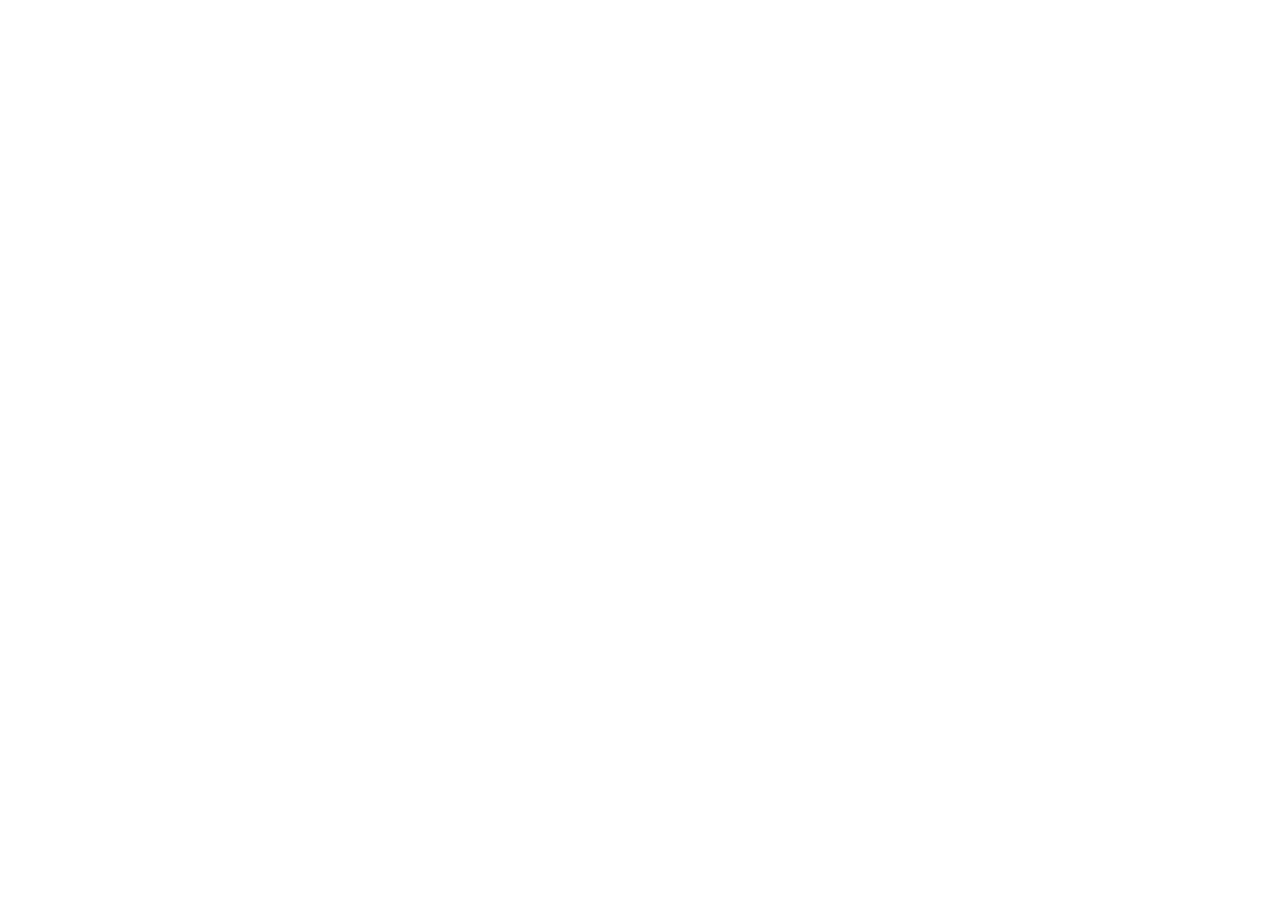
==== index.html @ 1f1264a8 "website" ====
<!DOCTYPE html>
<html>
<head>
  <!--
    If you are serving your web app in a path other than the root, change the
    href value below to reflect the base path you are serving from.

    The path provided below has to start and end with a slash "/" in order for
    it to work correctly.

    For more details:
    * https://developer.mozilla.org/en-US/docs/Web/HTML/Element/base

    This is a placeholder for base href that will be replaced by the value of
    the `--base-href` argument provided to `flutter build`.
  -->
  <base href="$FLUTTER_BASE_HREF">

  <meta charset="UTF-8">
  <meta content="IE=Edge" http-equiv="X-UA-Compatible">
  <meta name="description" content="A new Flutter project.">

  <!-- iOS meta tags & icons -->
  <meta name="mobile-web-app-capable" content="yes">
  <meta name="apple-mobile-web-app-status-bar-style" content="black">
  <meta name="apple-mobile-web-app-title" content="audio_book_app">
  <link rel="apple-touch-icon" href="icons/Icon-192.png">

  <!-- Favicon -->
  <link rel="icon" type="image/png" href="favicon.png"/>

  <title>audio_book_app</title>
  <link rel="manifest" href="manifest.json">
</head>
<body>
  <!--
    You can customize the "flutter_bootstrap.js" script.
    This is useful to provide a custom configuration to the Flutter loader
    or to give the user feedback during the initialization process.

    For more details:
    * https://docs.flutter.dev/platform-integration/web/initialization
  -->
  <script src="flutter_bootstrap.js" async></script>
</body>
</html>
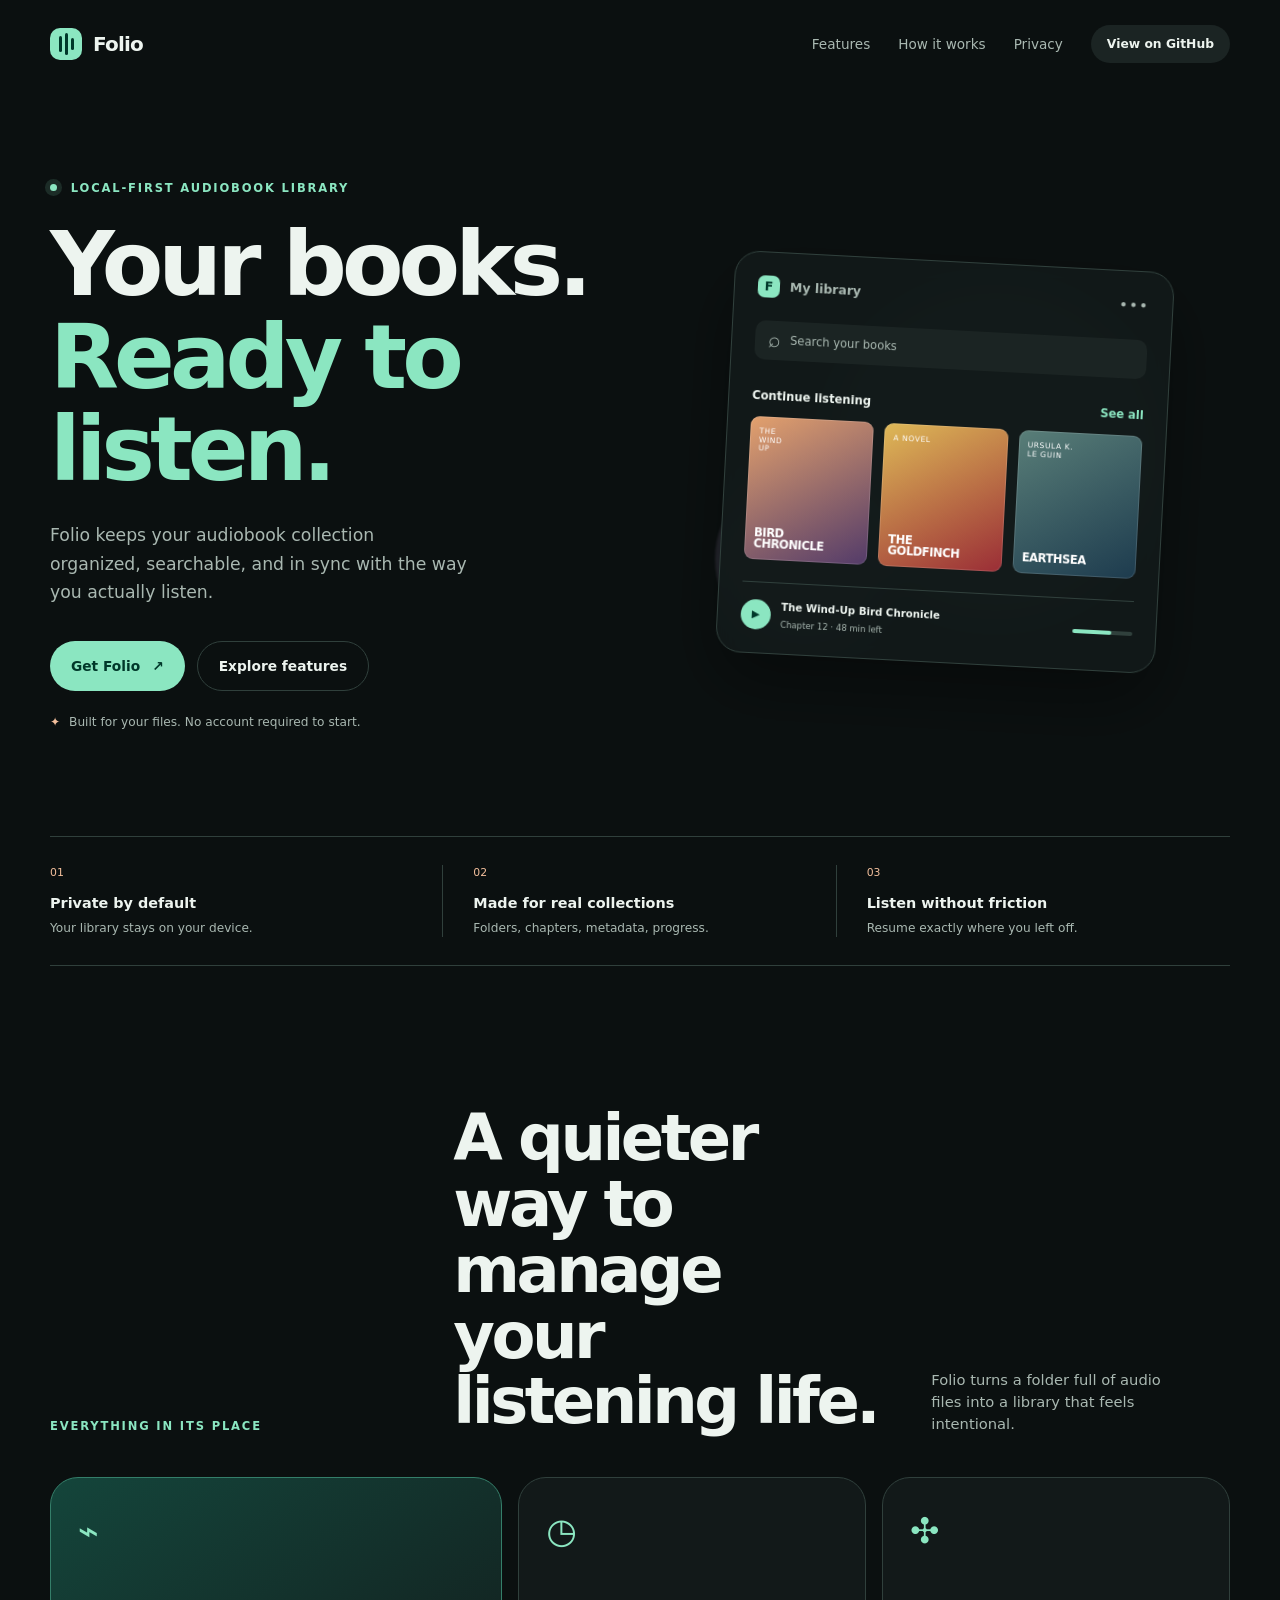
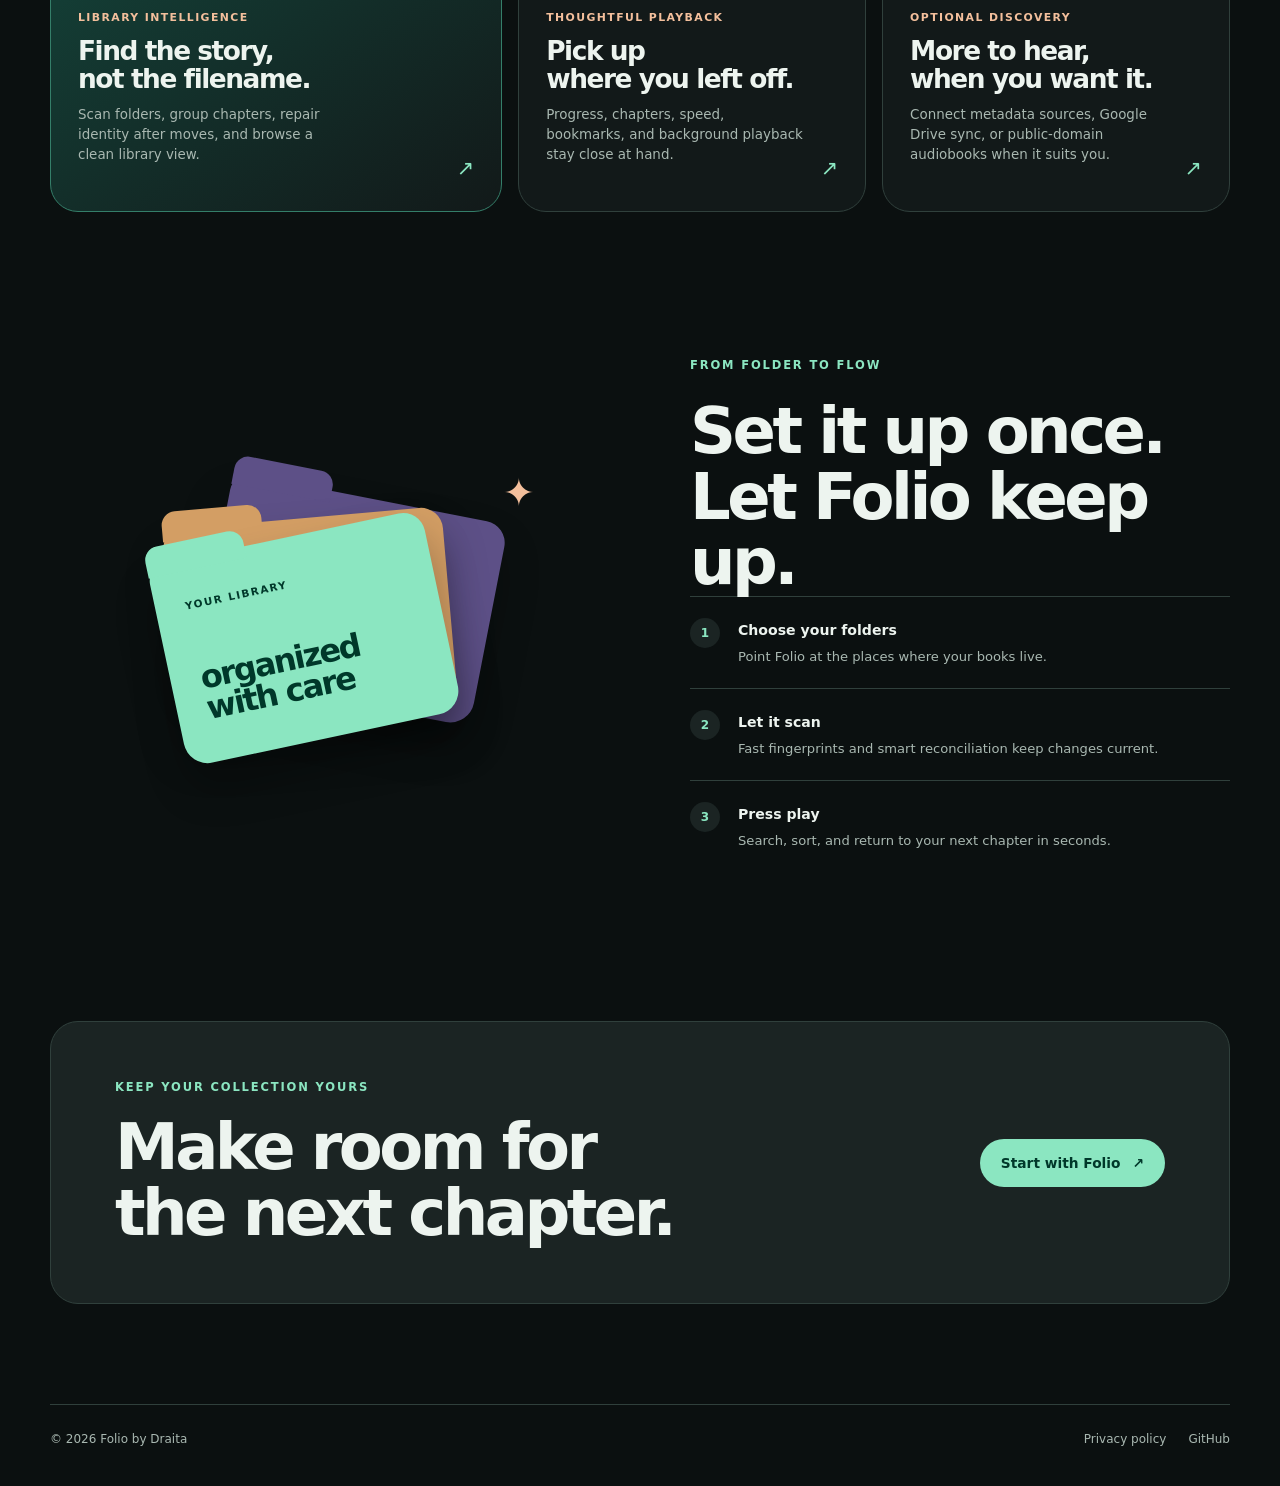
==== commit 3e6d2e38: "feat: add Folio website" ====
--- a/index.html
+++ b/index.html
@@ -1,46 +1,79 @@
-<!DOCTYPE html>
-<html>
+<!doctype html>
+<html lang="en">
 <head>
-  <!--
-    If you are serving your web app in a path other than the root, change the
-    href value below to reflect the base path you are serving from.
-
-    The path provided below has to start and end with a slash "/" in order for
-    it to work correctly.
-
-    For more details:
-    * https://developer.mozilla.org/en-US/docs/Web/HTML/Element/base
-
-    This is a placeholder for base href that will be replaced by the value of
-    the `--base-href` argument provided to `flutter build`.
-  -->
-  <base href="$FLUTTER_BASE_HREF">
-
-  <meta charset="UTF-8">
-  <meta content="IE=Edge" http-equiv="X-UA-Compatible">
-  <meta name="description" content="A new Flutter project.">
-
-  <!-- iOS meta tags & icons -->
-  <meta name="mobile-web-app-capable" content="yes">
-  <meta name="apple-mobile-web-app-status-bar-style" content="black">
-  <meta name="apple-mobile-web-app-title" content="audio_book_app">
-  <link rel="apple-touch-icon" href="icons/Icon-192.png">
-
-  <!-- Favicon -->
-  <link rel="icon" type="image/png" href="favicon.png"/>
-
-  <title>audio_book_app</title>
-  <link rel="manifest" href="manifest.json">
+  <meta charset="utf-8">
+  <meta name="viewport" content="width=device-width, initial-scale=1">
+  <meta name="description" content="Folio is a calm, local-first audiobook library for people who want their books organized and ready to listen.">
+  <meta name="theme-color" content="#0b1010">
+  <title>Folio — Your books, ready to listen</title>
+  <link rel="stylesheet" href="styles.css">
 </head>
 <body>
-  <!--
-    You can customize the "flutter_bootstrap.js" script.
-    This is useful to provide a custom configuration to the Flutter loader
-    or to give the user feedback during the initialization process.
+  <header class="topbar page-width">
+    <a class="brand" href="#top" aria-label="Folio home">
+      <span class="brand-mark" aria-hidden="true"><span></span><span></span><span></span></span>
+      <span>Folio</span>
+    </a>
+    <nav aria-label="Primary navigation">
+      <a href="#features">Features</a>
+      <a href="#how-it-works">How it works</a>
+      <a href="privacy.html">Privacy</a>
+      <a class="button button-small button-tonal" href="https://github.com/Draita/Folio" target="_blank" rel="noreferrer">View on GitHub</a>
+    </nav>
+    <button class="icon-button" id="theme-toggle" type="button" aria-label="Toggle dark mode">☼</button>
+  </header>
 
-    For more details:
-    * https://docs.flutter.dev/platform-integration/web/initialization
-  -->
-  <script src="flutter_bootstrap.js" async></script>
+  <main id="top">
+    <section class="hero page-width">
+      <div class="hero-copy">
+        <p class="eyebrow"><span class="status-dot"></span> Local-first audiobook library</p>
+        <h1>Your books.<br><em>Ready to listen.</em></h1>
+        <p class="hero-lede">Folio keeps your audiobook collection organized, searchable, and in sync with the way you actually listen.</p>
+        <div class="hero-actions">
+          <a class="button button-filled" href="https://github.com/Draita/Folio/releases" target="_blank" rel="noreferrer">Get Folio <span aria-hidden="true">↗</span></a>
+          <a class="button button-outlined" href="#features">Explore features</a>
+        </div>
+        <p class="hero-note"><span aria-hidden="true">✦</span> Built for your files. No account required to start.</p>
+      </div>
+      <div class="hero-art" aria-label="Illustration of a Folio audiobook library">
+        <div class="ambient ambient-one"></div><div class="ambient ambient-two"></div>
+        <div class="library-card">
+          <div class="library-header"><span class="mini-logo">F</span><span>My library</span><span class="more">•••</span></div>
+          <div class="library-search"><span>⌕</span><span>Search your books</span></div>
+          <div class="shelf-label">Continue listening <span>See all</span></div>
+          <div class="book-row">
+            <div class="cover cover-one"><small>THE<br>WIND<br>UP</small><b>BIRD<br>CHRONICLE</b></div>
+            <div class="cover cover-two"><small>A NOVEL</small><b>THE<br>GOLDFINCH</b></div>
+            <div class="cover cover-three"><small>URSULA K.<br>LE GUIN</small><b>EARTHSEA</b></div>
+          </div>
+          <div class="now-playing"><div class="play-disc">▶</div><div><b>The Wind-Up Bird Chronicle</b><small>Chapter 12 · 48 min left</small></div><div class="progress"><i></i></div></div>
+        </div>
+      </div>
+    </section>
+
+    <section class="trust-strip page-width" aria-label="Product principles">
+      <div><span>01</span><b>Private by default</b><small>Your library stays on your device.</small></div>
+      <div><span>02</span><b>Made for real collections</b><small>Folders, chapters, metadata, progress.</small></div>
+      <div><span>03</span><b>Listen without friction</b><small>Resume exactly where you left off.</small></div>
+    </section>
+
+    <section class="section page-width" id="features">
+      <div class="section-heading"><p class="eyebrow">Everything in its place</p><h2>A quieter way to manage<br>your listening life.</h2><p>Folio turns a folder full of audio files into a library that feels intentional.</p></div>
+      <div class="feature-grid">
+        <article class="feature-card feature-primary"><span class="feature-icon">⌁</span><p class="card-kicker">Library intelligence</p><h3>Find the story,<br>not the filename.</h3><p>Scan folders, group chapters, repair identity after moves, and browse a clean library view.</p><span class="card-arrow">↗</span></article>
+        <article class="feature-card"><span class="feature-icon">◷</span><p class="card-kicker">Thoughtful playback</p><h3>Pick up<br>where you left off.</h3><p>Progress, chapters, speed, bookmarks, and background playback stay close at hand.</p><span class="card-arrow">↗</span></article>
+        <article class="feature-card"><span class="feature-icon">✣</span><p class="card-kicker">Optional discovery</p><h3>More to hear,<br>when you want it.</h3><p>Connect metadata sources, Google Drive sync, or public-domain audiobooks when it suits you.</p><span class="card-arrow">↗</span></article>
+      </div>
+    </section>
+
+    <section class="split-section page-width" id="how-it-works">
+      <div class="split-art"><div class="folder folder-back"></div><div class="folder folder-mid"></div><div class="folder folder-front"><span>YOUR LIBRARY</span><b>organized<br>with care</b></div><div class="spark">✦</div></div>
+      <div class="split-copy"><p class="eyebrow">From folder to flow</p><h2>Set it up once.<br>Let Folio keep up.</h2><div class="step"><span>1</span><div><b>Choose your folders</b><p>Point Folio at the places where your books live.</p></div></div><div class="step"><span>2</span><div><b>Let it scan</b><p>Fast fingerprints and smart reconciliation keep changes current.</p></div></div><div class="step"><span>3</span><div><b>Press play</b><p>Search, sort, and return to your next chapter in seconds.</p></div></div></div>
+    </section>
+
+    <section class="cta page-width"><div><p class="eyebrow">Keep your collection yours</p><h2>Make room for<br>the next chapter.</h2></div><a class="button button-filled" href="https://github.com/Draita/Folio/releases" target="_blank" rel="noreferrer">Start with Folio <span aria-hidden="true">↗</span></a></section>
+  </main>
+  <footer class="footer page-width"><span>© 2026 Folio by Draita</span><span><a href="privacy.html">Privacy policy</a><a href="https://github.com/Draita/Folio" target="_blank" rel="noreferrer">GitHub</a></span></footer>
+  <script>const root=document.documentElement;const toggle=document.querySelector('#theme-toggle');const saved=localStorage.getItem('folio-theme');if(saved==='light')root.classList.add('light');toggle.addEventListener('click',()=>{root.classList.toggle('light');localStorage.setItem('folio-theme',root.classList.contains('light')?'light':'dark');});</script>
 </body>
 </html>
--- a/styles.css
+++ b/styles.css
@@ -0,0 +1,2 @@
+:root{--bg:#0b1010;--surface:#121919;--surface-high:#1b2423;--surface-low:#0f1515;--text:#edf4ef;--muted:#a9b8b1;--line:#30403c;--primary:#8be6c1;--on-primary:#00382a;--secondary:#d9c4ff;--tertiary:#f3bf9c;--radius-lg:28px;--radius-md:18px;--radius-full:999px;--ease:cubic-bezier(.2,0,0,1)}:root.light{--bg:#f5faf7;--surface:#e8f2ed;--surface-high:#dcebe4;--surface-low:#f9fcfa;--text:#15201c;--muted:#4b5e56;--line:#b4c9bf;--primary:#006c4d;--on-primary:#fff;--secondary:#67508c;--tertiary:#884d2a}.light .hero-art{filter:saturate(.9) brightness(1.08)}*{box-sizing:border-box}html{scroll-behavior:smooth}body{margin:0;background:var(--bg);color:var(--text);font-family:Inter,ui-sans-serif,system-ui,-apple-system,BlinkMacSystemFont,"Segoe UI",sans-serif;line-height:1.5}a{color:inherit;text-decoration:none}.page-width{width:min(1180px,calc(100% - 48px));margin-inline:auto}.topbar{height:88px;display:flex;align-items:center;justify-content:space-between;gap:32px}.brand{display:flex;align-items:center;gap:11px;font-size:1.25rem;font-weight:750;letter-spacing:-.04em}.brand-mark{width:32px;height:32px;border-radius:10px;background:var(--primary);display:flex;align-items:center;justify-content:center;gap:3px}.brand-mark span{width:3px;height:16px;border-radius:9px;background:var(--on-primary)}.brand-mark span:nth-child(2){height:22px}.brand-mark span:nth-child(3){height:12px}nav{display:flex;align-items:center;gap:28px;color:var(--muted);font-size:.85rem}nav a:hover,.footer a:hover{color:var(--primary)}.icon-button{display:none;background:none;border:0;color:var(--text);font-size:1.3rem;cursor:pointer}.button{display:inline-flex;align-items:center;justify-content:center;gap:12px;border-radius:var(--radius-full);padding:14px 21px;font-size:.86rem;font-weight:700;transition:transform .25s var(--ease),background .25s var(--ease)}.button:hover{transform:translateY(-2px)}.button-small{padding:10px 16px;font-size:.77rem}.button-filled{background:var(--primary);color:var(--on-primary)}.button-outlined{border:1px solid var(--line);color:var(--text)}.button-tonal{background:var(--surface-high);color:var(--text)}.hero{min-height:660px;padding:92px 0 92px;display:grid;grid-template-columns:1fr 1fr;align-items:center;gap:40px}.eyebrow{color:var(--primary);font-size:.72rem;font-weight:800;letter-spacing:.16em;text-transform:uppercase;margin:0 0 21px}.status-dot{display:inline-block;width:7px;height:7px;border-radius:50%;background:var(--primary);margin:0 8px 1px 0;box-shadow:0 0 0 5px color-mix(in srgb,var(--primary) 13%,transparent)}h1,h2,h3,p{margin-top:0}h1,h2,h3{letter-spacing:-.055em;line-height:1.03}h1{font-size:clamp(3.4rem,7vw,6.3rem);font-weight:680;margin-bottom:26px}h1 em{font-style:normal;color:var(--primary)}.hero-lede{max-width:420px;color:var(--muted);font-size:1.08rem;line-height:1.65}.hero-actions{display:flex;gap:12px;margin:34px 0 22px;flex-wrap:wrap}.hero-note{color:var(--muted);font-size:.76rem}.hero-note span{color:var(--tertiary);margin-right:5px}.hero-art{position:relative;min-height:450px;display:grid;place-items:center}.ambient{position:absolute;border-radius:50%;filter:blur(1px)}.ambient-one{width:330px;height:330px;background:color-mix(in srgb,var(--primary) 13%,transparent);top:50px;right:70px}.ambient-two{width:180px;height:180px;background:color-mix(in srgb,var(--secondary) 12%,transparent);bottom:38px;left:55px}.library-card{position:relative;width:min(440px,100%);background:color-mix(in srgb,var(--surface) 94%,transparent);border:1px solid var(--line);border-radius:25px;padding:23px;transform:rotate(3deg);box-shadow:0 30px 70px #0006;backdrop-filter:blur(12px)}.library-header{display:flex;align-items:center;gap:10px;font-size:.78rem;color:var(--muted);font-weight:700}.mini-logo{background:var(--primary);color:var(--on-primary);font-weight:900;width:22px;height:22px;border-radius:7px;display:grid;place-items:center}.more{margin-left:auto;letter-spacing:2px}.library-search{height:39px;margin:23px 0 28px;border-radius:10px;background:var(--surface-high);color:var(--muted);display:flex;align-items:center;gap:9px;padding:0 13px;font-size:.72rem}.library-search span:first-child{font-size:1.3rem}.shelf-label{font-size:.72rem;font-weight:800;margin-bottom:12px}.shelf-label span{float:right;color:var(--primary);font-weight:600}.book-row{display:flex;gap:11px}.cover{height:143px;flex:1;border-radius:9px;padding:11px 9px;display:flex;flex-direction:column;justify-content:space-between;color:#fff;overflow:hidden;box-shadow:inset 0 0 0 1px #fff2}.cover small{font-size:.47rem;line-height:1.1;letter-spacing:.08em}.cover b{font-size:.72rem;line-height:.92;letter-spacing:-.04em}.cover-one{background:linear-gradient(150deg,#e3a16d,#533b69)}.cover-two{background:linear-gradient(150deg,#deb957,#9a2d36)}.cover-three{background:linear-gradient(150deg,#597e78,#1d3b4e)}.now-playing{border-top:1px solid var(--line);margin-top:22px;padding-top:16px;display:flex;align-items:center;gap:10px;font-size:.64rem}.now-playing b,.now-playing small{display:block}.now-playing small{color:var(--muted);margin-top:3px}.play-disc{width:30px;height:30px;border-radius:50%;background:var(--primary);color:var(--on-primary);display:grid;place-items:center;font-size:.65rem}.progress{width:60px;height:4px;border-radius:9px;background:var(--line);margin-left:auto}.progress i{display:block;width:65%;height:100%;background:var(--primary);border-radius:inherit}.trust-strip{border-top:1px solid var(--line);border-bottom:1px solid var(--line);display:grid;grid-template-columns:repeat(3,1fr);padding:28px 0;margin-bottom:140px}.trust-strip div{padding:0 30px;border-right:1px solid var(--line)}.trust-strip div:first-child{padding-left:0}.trust-strip div:last-child{border:0}.trust-strip span{display:block;color:var(--tertiary);font-size:.68rem;margin-bottom:12px}.trust-strip b,.trust-strip small{display:block}.trust-strip b{font-size:.9rem;margin-bottom:4px}.trust-strip small{color:var(--muted);font-size:.76rem}.section{padding-bottom:145px}.section-heading{display:grid;grid-template-columns:1fr 1.2fr .8fr;gap:30px;align-items:end;margin-bottom:42px}.section-heading .eyebrow{margin:0}.section-heading h2,.split-copy h2,.cta h2{font-size:clamp(2.4rem,5vw,4.2rem);margin:0}.section-heading>p:last-child{color:var(--muted);font-size:.92rem;max-width:240px;margin:0}.feature-grid{display:grid;grid-template-columns:1.3fr 1fr 1fr;gap:16px}.feature-card{min-height:335px;padding:27px;border-radius:var(--radius-lg);background:var(--surface);border:1px solid var(--line);position:relative;transition:transform .3s var(--ease),border-color .3s var(--ease)}.feature-card:hover{transform:translateY(-6px);border-color:var(--primary)}.feature-primary{background:linear-gradient(145deg,#14453b,var(--surface));border-color:#347e69}.feature-icon{font-size:2.2rem;color:var(--primary);display:block;margin-bottom:52px}.feature-card h3{font-size:1.65rem;margin-bottom:13px}.feature-card p:not(.card-kicker){color:var(--muted);font-size:.84rem;max-width:260px}.card-kicker{color:var(--tertiary);font-size:.68rem;font-weight:800;letter-spacing:.13em;text-transform:uppercase}.card-arrow{position:absolute;bottom:27px;right:27px;color:var(--primary);font-size:1.3rem}.split-section{display:grid;grid-template-columns:1fr 1fr;gap:100px;align-items:center;padding-bottom:150px}.split-art{height:450px;position:relative;display:grid;place-items:center}.folder{position:absolute;width:280px;height:205px;border-radius:18px 22px 24px 24px;transform:rotate(-12deg);box-shadow:0 25px 40px #0004}.folder:before{content:"";position:absolute;top:-18px;left:0;width:100px;height:30px;border-radius:14px 14px 0 0}.folder-back{background:#5d5087;transform:rotate(11deg) translate(28px,-21px)}.folder-back:before{background:#5d5087}.folder-mid{background:#d39e64;transform:rotate(-5deg) translate(-10px,5px)}.folder-mid:before{background:#d39e64}.folder-front{background:var(--primary);color:var(--on-primary);transform:rotate(-12deg) translate(-20px,20px);padding:39px 30px;display:flex;flex-direction:column;justify-content:space-between}.folder-front:before{background:var(--primary)}.folder-front span{font-size:.65rem;font-weight:800;letter-spacing:.15em}.folder-front b{font-size:2rem;letter-spacing:-.06em;line-height:.95}.spark{position:absolute;right:55px;top:75px;color:var(--tertiary);font-size:2.4rem}.split-copy .eyebrow{margin-bottom:24px}.step{display:flex;gap:18px;border-top:1px solid var(--line);padding:21px 0}.step>span{width:30px;height:30px;border-radius:50%;background:var(--surface-high);color:var(--primary);display:grid;place-items:center;font-weight:800;font-size:.75rem;flex:none}.step b{font-size:.88rem}.step p{color:var(--muted);font-size:.82rem;margin:5px 0 0}.cta{border-radius:var(--radius-lg);background:var(--surface-high);padding:57px 64px;display:flex;align-items:center;justify-content:space-between;margin-bottom:100px;border:1px solid var(--line)}.cta .eyebrow{margin-bottom:18px}.footer{border-top:1px solid var(--line);padding:25px 0 38px;color:var(--muted);font-size:.75rem;display:flex;justify-content:space-between}.footer span:last-child{display:flex;gap:22px}.footer a:hover{color:var(--primary)}@media(max-width:800px){.page-width{width:min(100% - 32px,600px)}.topbar{height:70px}.topbar nav{display:none}.icon-button{display:block}.hero{grid-template-columns:1fr;padding:68px 0 80px;gap:30px}.hero-art{min-height:360px}.library-card{transform:rotate(2deg)}.trust-strip{grid-template-columns:1fr;gap:20px;margin-bottom:90px}.trust-strip div{border:0;border-bottom:1px solid var(--line);padding:0 0 18px}.trust-strip div:last-child{border:0;padding-bottom:0}.section{padding-bottom:90px}.section-heading{display:block}.section-heading h2{margin-bottom:20px}.section-heading>p:last-child{max-width:360px}.feature-grid,.split-section{grid-template-columns:1fr}.feature-card{min-height:280px}.split-section{gap:45px;padding-bottom:95px}.split-art{height:360px}.cta{padding:38px 28px;display:block}.cta .button{margin-top:30px}.footer{display:block}.footer span{display:flex!important;gap:20px;margin-bottom:13px}}@media(prefers-reduced-motion:reduce){html{scroll-behavior:auto}*,*:before,*:after{transition:none!important}}
+.policy{max-width:800px;padding:82px 0 110px}.policy h1{font-size:clamp(3rem,7vw,5.4rem);margin-bottom:10px}.policy-meta{color:var(--muted);font-size:.8rem;margin-bottom:55px}.policy-intro{border-left:3px solid var(--primary);background:var(--surface);padding:22px 25px;border-radius:0 var(--radius-md) var(--radius-md) 0;margin-bottom:55px}.policy-intro p{margin:0;color:var(--text);font-size:1.05rem}.policy h2{font-size:1.65rem;margin:42px 0 12px}.policy p,.policy li{color:var(--muted);font-size:.94rem;line-height:1.75}.policy ul{padding-left:22px}.policy li{padding:5px 0}.policy strong{color:var(--text)}.policy a{color:var(--primary);text-decoration:underline;text-underline-offset:3px}
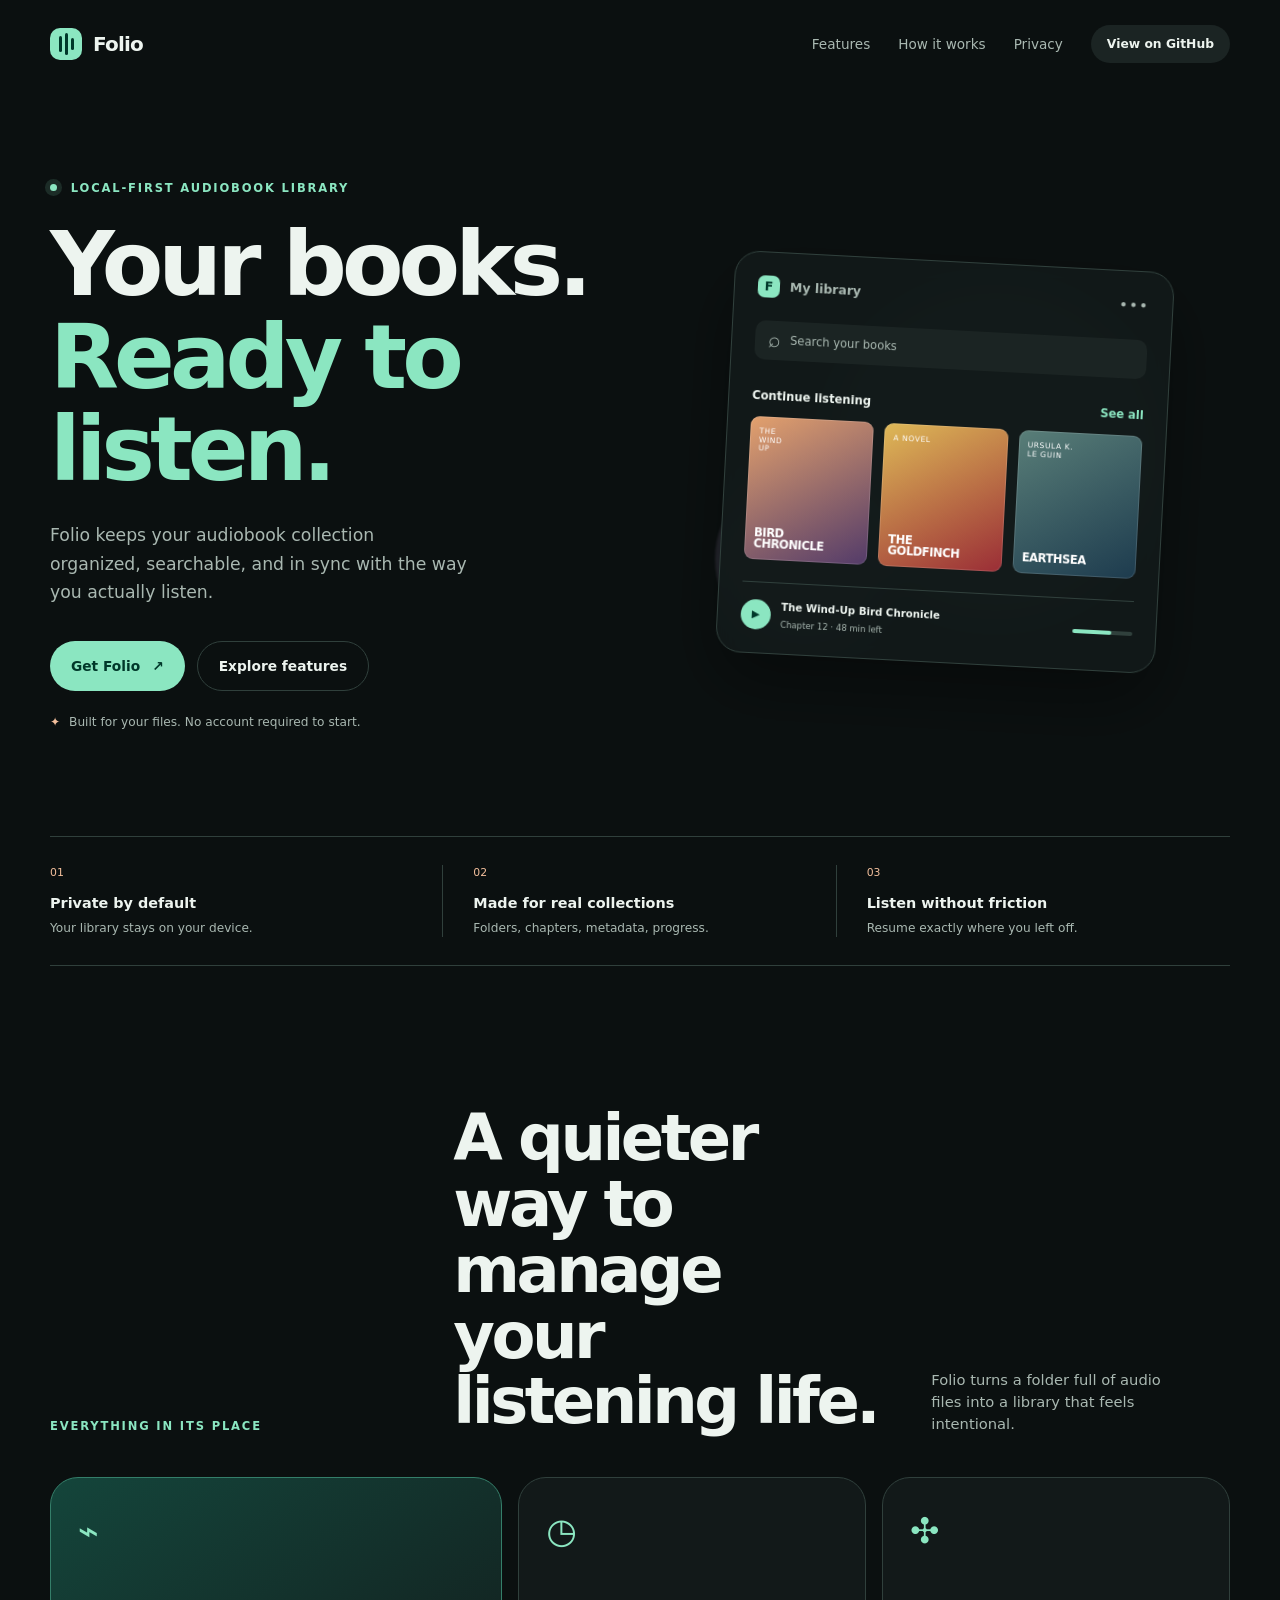
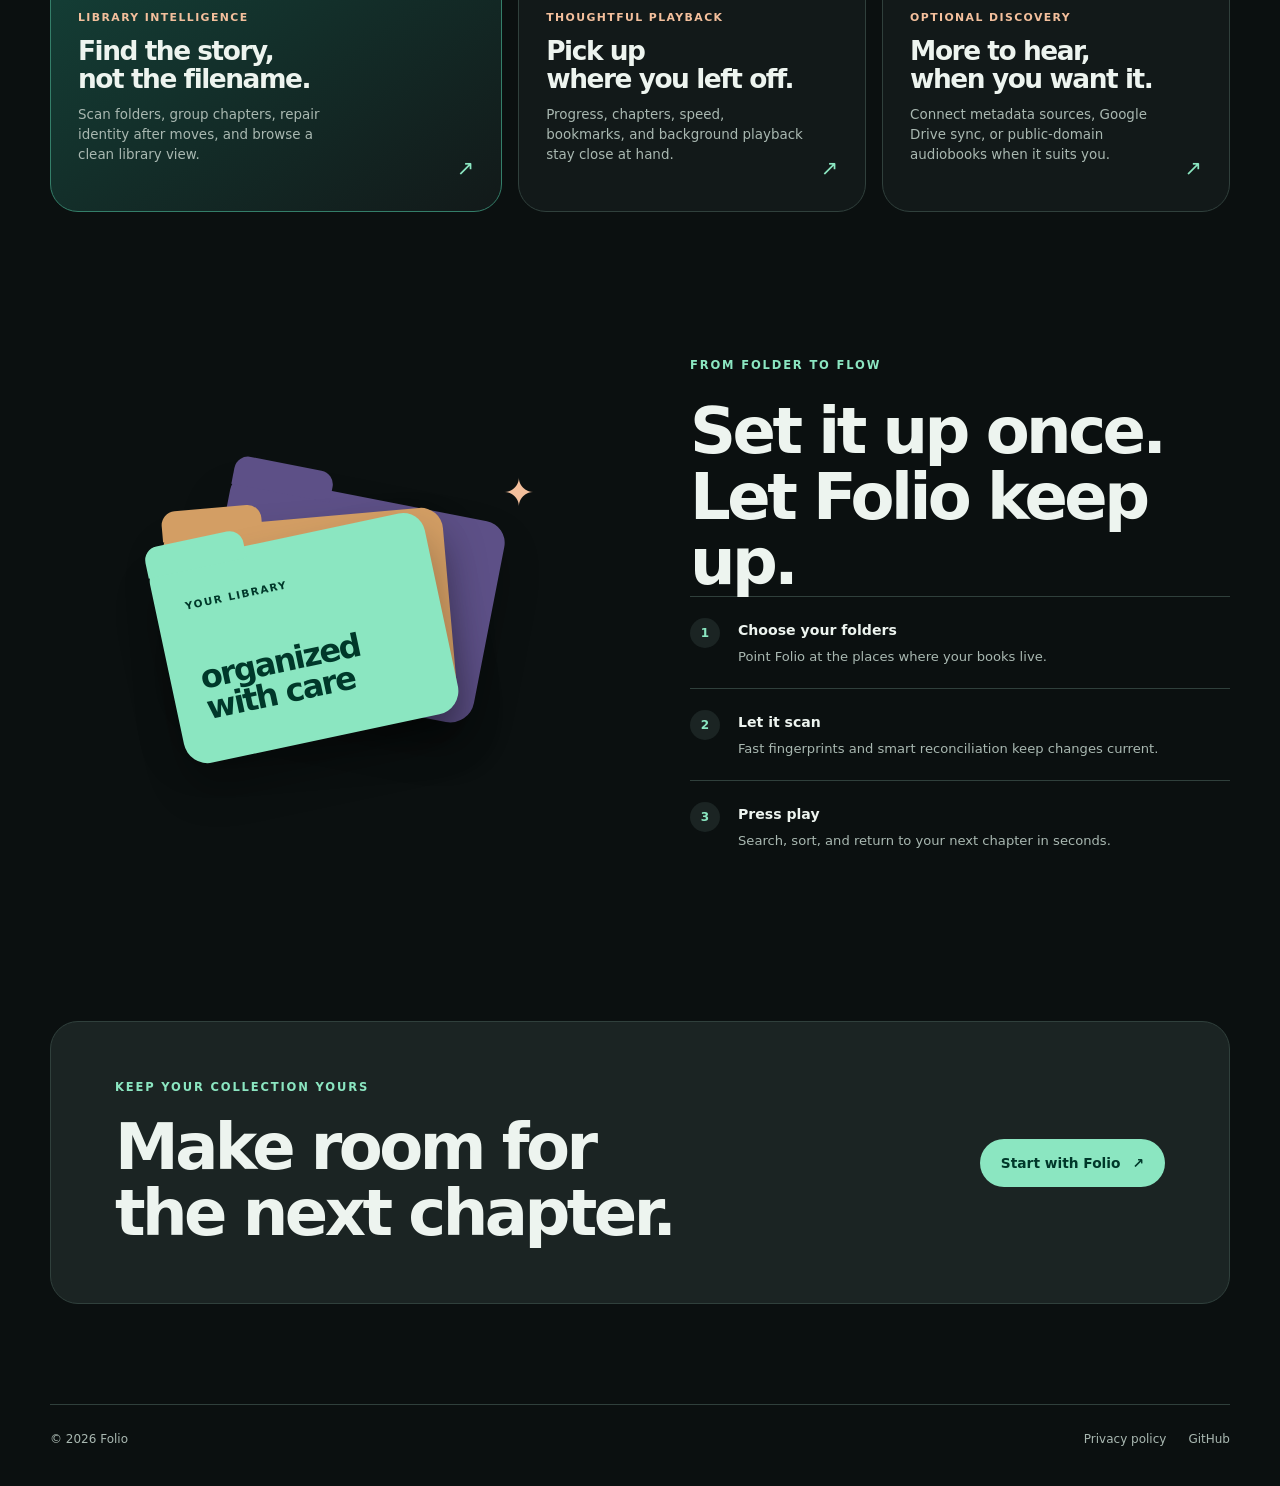
==== commit 5bdad34e: "docs(privacy): disclose third-party APIs" ====
--- a/index.html
+++ b/index.html
@@ -73,7 +73,7 @@
 
     <section class="cta page-width"><div><p class="eyebrow">Keep your collection yours</p><h2>Make room for<br>the next chapter.</h2></div><a class="button button-filled" href="https://github.com/Draita/Folio/releases" target="_blank" rel="noreferrer">Start with Folio <span aria-hidden="true">↗</span></a></section>
   </main>
-  <footer class="footer page-width"><span>© 2026 Folio by Draita</span><span><a href="privacy.html">Privacy policy</a><a href="https://github.com/Draita/Folio" target="_blank" rel="noreferrer">GitHub</a></span></footer>
+  <footer class="footer page-width"><span>© 2026 Folio</span><span><a href="privacy.html">Privacy policy</a><a href="https://github.com/Draita/Folio" target="_blank" rel="noreferrer">GitHub</a></span></footer>
   <script>const root=document.documentElement;const toggle=document.querySelector('#theme-toggle');const saved=localStorage.getItem('folio-theme');if(saved==='light')root.classList.add('light');toggle.addEventListener('click',()=>{root.classList.toggle('light');localStorage.setItem('folio-theme',root.classList.contains('light')?'light':'dark');});</script>
 </body>
 </html>
